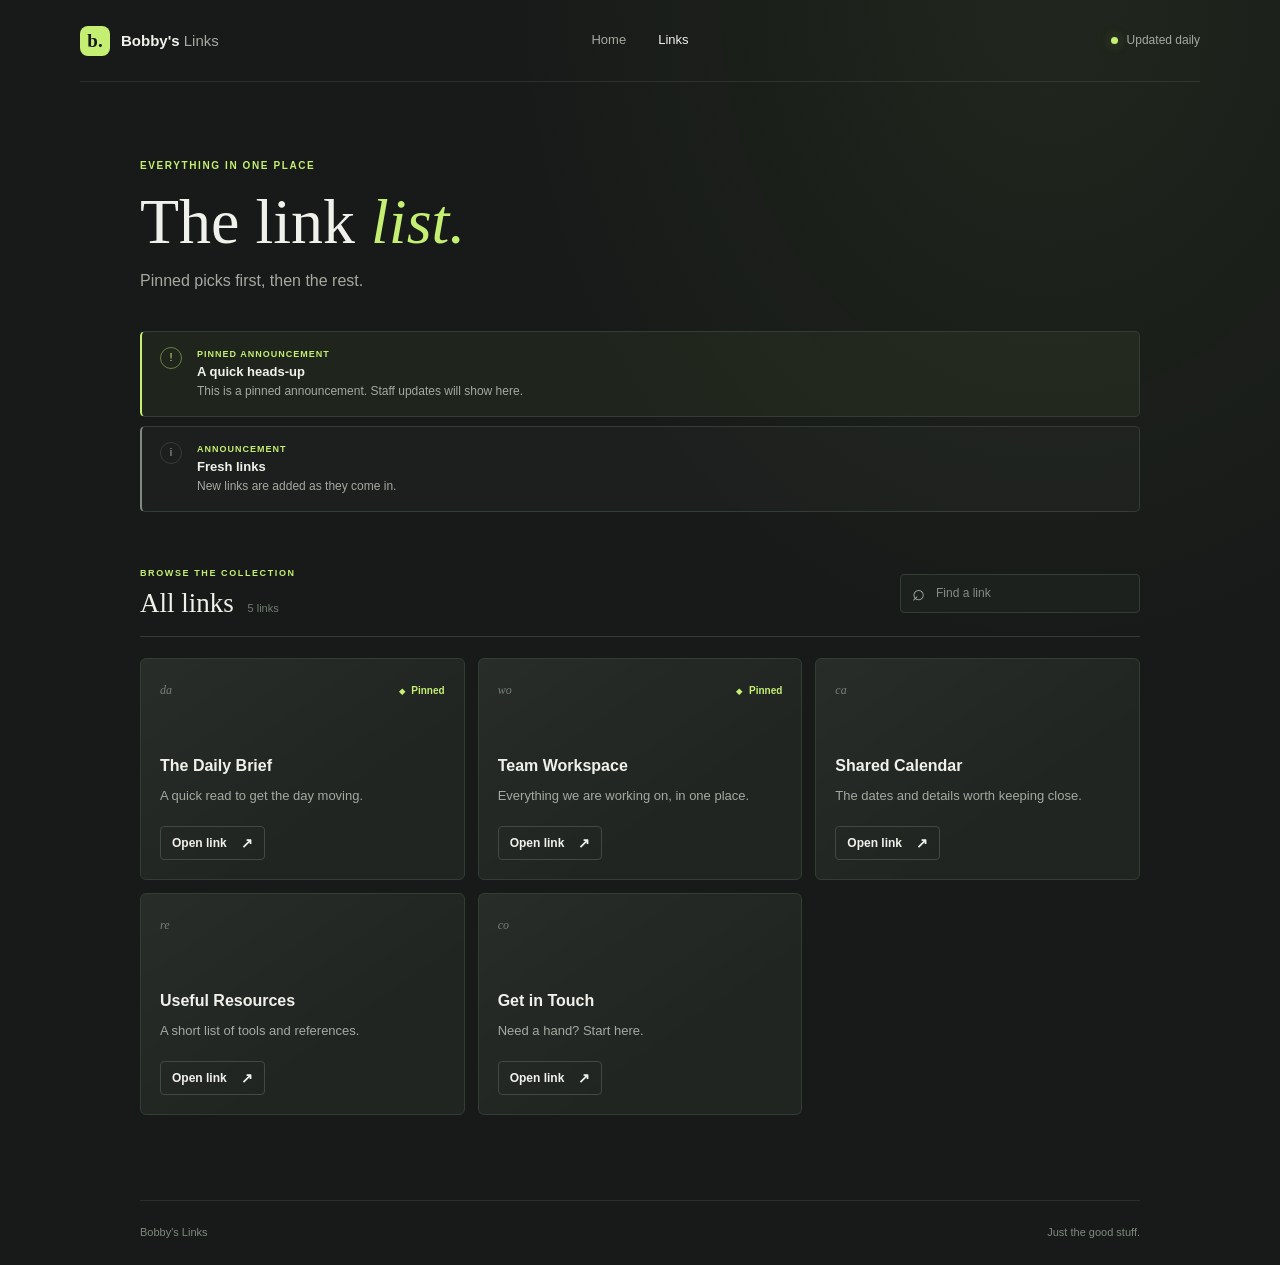
==== links.html @ e1e7b832 "1" ====
<!doctype html>
<html lang="en">
<head>
  <meta charset="utf-8">
  <meta name="viewport" content="width=device-width, initial-scale=1">
  <meta name="theme-color" content="#171a18">
  <meta name="description" content="Browse every useful link in Bobby's collection.">
  <title>All Links | Bobby's Links</title>
  <link rel="stylesheet" href="/style.css">
  <script src="/script.js" defer></script>
</head>
<body data-page="links">
  <header class="site-header">
    <a class="wordmark" href="/" aria-label="Bobby's Links home"><span class="wordmark-mark" aria-hidden="true">b.</span><span>Bobby's <span class="wordmark-light">Links</span></span></a>
    <nav class="site-nav" aria-label="Main navigation">
      <a class="nav-link" href="/">Home</a>
      <a class="nav-link is-active" href="/links" aria-current="page">Links</a>
    </nav>
    <span class="header-note"><span class="status-dot" aria-hidden="true"></span>Updated daily</span>
  </header>

  <main class="page-shell">
    <section class="intro intro-compact" aria-labelledby="page-title">
      <p class="eyebrow">Everything in one place</p>
      <h1 id="page-title">The link <span>list.</span></h1>
      <p class="intro-copy">Pinned picks first, then the rest.</p>
    </section>

    <section id="announcements" class="announcements" aria-label="Announcements" hidden></section>

    <section class="content-section" aria-labelledby="all-links-title">
      <div class="section-heading list-heading">
        <div>
          <p class="eyebrow">Browse the collection</p>
          <h2 id="all-links-title">All links <span id="link-count" class="count-label"></span></h2>
        </div>
        <label class="search-field">
          <span class="visually-hidden">Search links</span>
          <span class="search-icon" aria-hidden="true">⌕</span>
          <input id="link-search" type="search" placeholder="Find a link" autocomplete="off">
        </label>
      </div>
      <div id="all-links" class="link-grid" aria-live="polite"></div>
    </section>
    <footer class="site-footer"><span>Bobby's Links</span><span>Just the good stuff.</span></footer>
  </main>
</body>
</html>
---- style.css ----
:root {
  color-scheme: dark;
  --page: #171a18;
  --surface: #202522;
  --surface-raised: #252b27;
  --line: #343c36;
  --text: #f0f1eb;
  --muted: #a4aaa2;
  --accent: #c4ef72;
  --accent-ink: #171a18;
  --warning: #f0bf72;
  --display: Georgia, 'Times New Roman', serif;
  --body: 'Trebuchet MS', 'Segoe UI', sans-serif;
}

* { box-sizing: border-box; }

html { min-width: 320px; background: var(--page); scroll-behavior: smooth; }

body {
  min-height: 100vh;
  margin: 0;
  color: var(--text);
  background:
    radial-gradient(ellipse at 82% 0%, rgba(196, 239, 114, .055), transparent 34rem),
    var(--page);
  font-family: var(--body);
  font-size: 15px;
  line-height: 1.6;
  -webkit-font-smoothing: antialiased;
}

a { color: inherit; }
button, input { font: inherit; }
button, a { -webkit-tap-highlight-color: transparent; }

.site-header {
  width: min(1120px, calc(100% - 64px));
  min-height: 82px;
  margin: 0 auto;
  display: grid;
  grid-template-columns: 1fr auto 1fr;
  align-items: center;
  border-bottom: 1px solid rgba(240, 241, 235, .09);
}

.wordmark {
  display: inline-flex;
  align-items: center;
  gap: 11px;
  width: fit-content;
  color: var(--text);
  text-decoration: none;
  font-size: 15px;
  font-weight: 700;
  letter-spacing: 0;
}

.wordmark-mark {
  width: 30px;
  height: 30px;
  display: inline-grid;
  place-items: center;
  border-radius: 8px;
  color: var(--accent-ink);
  background: var(--accent);
  font-family: var(--display);
  font-size: 19px;
  font-weight: 700;
  line-height: 1;
}

.wordmark-light { color: var(--muted); font-weight: 400; }
.site-nav { display: flex; align-items: center; gap: 6px; }
.nav-link {
  padding: 8px 13px;
  border-radius: 4px;
  color: var(--muted);
  text-decoration: none;
  font-size: 13px;
  transition: color .18s ease, background .18s ease;
}
.nav-link:hover, .nav-link:focus-visible { color: var(--text); background: rgba(255, 255, 255, .055); }
.nav-link.is-active { color: var(--text); }
.header-note {
  justify-self: end;
  display: inline-flex;
  align-items: center;
  gap: 9px;
  color: var(--muted);
  font-size: 12px;
}
.status-dot { width: 7px; height: 7px; border-radius: 50%; background: var(--accent); box-shadow: 0 0 12px rgba(196, 239, 114, .35); }

.page-shell { width: min(1000px, calc(100% - 64px)); margin: 0 auto; }
.intro { padding: 89px 0 67px; animation: arrive .55s both; }
.intro-compact { padding-top: 77px; padding-bottom: 57px; }
.eyebrow {
  margin: 0 0 15px;
  color: var(--accent);
  font-size: 10px;
  font-weight: 700;
  letter-spacing: 1.6px;
  line-height: 1.4;
  text-transform: uppercase;
}
h1, h2, h3, p { margin-top: 0; }
h1 {
  margin-bottom: 13px;
  font-family: var(--display);
  font-size: 64px;
  font-weight: 400;
  letter-spacing: 0;
  line-height: 1.05;
}
h1 span { color: var(--accent); font-style: italic; }
.intro-copy { margin: 0; color: var(--muted); font-size: 16px; }

.content-section { padding-bottom: 85px; }
.section-heading {
  min-height: 80px;
  margin-bottom: 21px;
  display: flex;
  align-items: end;
  justify-content: space-between;
  gap: 24px;
  border-bottom: 1px solid var(--line);
}
.section-heading .eyebrow { margin-bottom: 8px; font-size: 9px; }
h2 { margin-bottom: 14px; font-family: var(--display); font-size: 27px; font-weight: 400; line-height: 1.2; }
.text-link { margin: 0 0 17px; color: var(--muted); text-decoration: none; font-size: 13px; transition: color .18s ease; }
.text-link span { padding-left: 5px; color: var(--accent); }
.text-link:hover { color: var(--text); }

.link-grid { display: grid; grid-template-columns: repeat(3, minmax(0, 1fr)); gap: 13px; }
.link-card {
  min-height: 222px;
  padding: 19px;
  display: flex;
  flex-direction: column;
  align-items: flex-start;
  border: 1px solid var(--line);
  border-radius: 6px;
  background: linear-gradient(145deg, rgba(255, 255, 255, .035), transparent 65%), var(--surface);
  animation: arrive .42s both;
  transition: transform .18s ease, border-color .18s ease, background-color .18s ease;
}
.link-card:hover { transform: translateY(-3px); border-color: #59664d; background-color: var(--surface-raised); }
.card-topline { width: 100%; min-height: 25px; display: flex; align-items: center; justify-content: space-between; }
.card-index { color: #788078; font-family: var(--display); font-size: 12px; font-style: italic; }
.pin-label { color: var(--accent); font-size: 10px; font-weight: 700; }
.pin-label span { margin-right: 4px; font-size: 8px; }
.card-copy { margin: auto 0 20px; padding-top: 22px; }
.card-copy h3 { margin-bottom: 7px; font-size: 16px; font-weight: 600; }
.card-copy p { margin: 0; color: var(--muted); font-size: 13px; line-height: 1.55; }
.button {
  min-height: 38px;
  padding: 0 13px;
  display: inline-flex;
  align-items: center;
  justify-content: center;
  gap: 14px;
  border: 1px solid transparent;
  border-radius: 4px;
  text-decoration: none;
  font-size: 12px;
  font-weight: 700;
  transition: background .18s ease, border-color .18s ease, color .18s ease, transform .18s ease;
  cursor: pointer;
}
.button span { font-size: 14px; }
.button-card { min-height: 34px; padding: 0 11px; border-color: #414941; color: var(--text); }
.button-card:hover { border-color: var(--accent); color: var(--accent); }
.button-primary { color: var(--accent-ink); background: var(--accent); }
.button-primary:hover { transform: translateY(-1px); background: #d3f794; }
.button-quiet { border-color: var(--line); color: var(--muted); background: transparent; }
.button-quiet:hover { border-color: #687168; color: var(--text); }
.empty-state { grid-column: 1 / -1; margin: 0; padding: 30px 0; color: var(--muted); }

.announcements { display: grid; gap: 9px; margin: -20px 0 45px; }
.announcements[hidden] { display: none; }
.announcement {
  padding: 15px 18px;
  display: grid;
  grid-template-columns: 25px 1fr;
  gap: 12px;
  border: 1px solid var(--line);
  border-left: 2px solid #7f8980;
  border-radius: 5px;
  background: rgba(255, 255, 255, .025);
}
.announcement-pinned { border-left-color: var(--accent); background: rgba(196, 239, 114, .045); }
.announcement-mark { width: 22px; height: 22px; display: grid; place-items: center; border: 1px solid var(--line); border-radius: 50%; color: var(--muted); font-size: 11px; }
.announcement-pinned .announcement-mark { border-color: rgba(196, 239, 114, .45); color: var(--accent); }
.announcement-copy .announcement-label { margin-bottom: 3px; color: var(--accent); font-size: 9px; font-weight: 700; letter-spacing: 1px; text-transform: uppercase; }
.announcement-copy h2 { margin-bottom: 2px; font-family: var(--body); font-size: 13px; font-weight: 700; }
.announcement-copy p:last-child { margin-bottom: 0; color: var(--muted); font-size: 12px; }

.list-heading { align-items: center; padding-top: 7px; }
.list-heading h2 { margin-bottom: 14px; }
.count-label { margin-left: 7px; color: #737c73; font-family: var(--body); font-size: 11px; }
.search-field { width: min(240px, 43%); height: 39px; margin-bottom: 14px; padding: 0 11px; display: flex; align-items: center; gap: 9px; border: 1px solid var(--line); border-radius: 4px; background: #1c211e; }
.search-field:focus-within { border-color: #768467; }
.search-icon { color: var(--muted); font-size: 22px; line-height: 1; }
.search-field input { width: 100%; min-width: 0; border: 0; outline: 0; color: var(--text); background: transparent; font-size: 12px; }
.search-field input::placeholder { color: #858d85; }

.site-footer { min-height: 65px; display: flex; justify-content: space-between; align-items: center; gap: 15px; border-top: 1px solid rgba(240, 241, 235, .09); color: #818981; font-size: 11px; }
.config-shell { max-width: 760px; }
.config-form { padding: 27px; border: 1px solid var(--line); border-radius: 6px; background: linear-gradient(145deg, rgba(255, 255, 255, .025), transparent 60%), var(--surface); }
.form-field { margin-bottom: 22px; }
.form-field label { margin-bottom: 8px; display: flex; align-items: center; gap: 9px; font-size: 13px; font-weight: 700; }
.optional-label { color: var(--muted); font-size: 10px; font-weight: 400; }
.form-field input { width: 100%; height: 43px; padding: 0 12px; border: 1px solid #424a43; border-radius: 4px; outline: 0; color: var(--text); background: #171b18; font-size: 13px; }
.form-field input:focus { border-color: var(--accent); box-shadow: 0 0 0 2px rgba(196, 239, 114, .12); }
.form-field input::placeholder { color: #6f786f; }
.field-hint { margin: 7px 0 0; color: var(--muted); font-size: 11px; }
.field-hint code { color: #d3d9cf; font-size: 11px; }
.form-actions { display: flex; align-items: center; gap: 9px; padding-top: 2px; }
.form-status { min-height: 24px; margin: 16px 0 0; color: var(--muted); font-size: 12px; }
.form-status.is-saved { color: var(--accent); }
.config-note { margin: 17px 0 70px; padding: 16px 0; display: grid; grid-template-columns: 23px 1fr; gap: 12px; border-top: 1px solid var(--line); color: var(--muted); }
.config-note p { max-width: 580px; margin: 0; font-size: 12px; }
.note-mark { width: 19px; height: 19px; display: grid; place-items: center; border: 1px solid #596158; border-radius: 50%; color: var(--accent); font-family: var(--display); font-size: 12px; font-style: italic; }
.visually-hidden { position: absolute; width: 1px; height: 1px; padding: 0; overflow: hidden; clip: rect(0, 0, 0, 0); white-space: nowrap; border: 0; }

.offline-page { min-height: 100vh; padding: 32px max(32px, calc((100vw - 1000px) / 2)); display: flex; flex-direction: column; background: radial-gradient(ellipse at 80% 10%, rgba(196, 239, 114, .06), transparent 34rem), var(--page); }
.offline-brand { display: flex; align-items: center; gap: 11px; font-size: 14px; font-weight: 700; }
.offline-content { width: min(560px, 100%); margin: auto 0; padding: 80px 0; }
.offline-content > p:not(.eyebrow) { max-width: 420px; margin: 0 0 25px; color: var(--muted); }
.offline-foot { margin: 0; color: #818981; font-size: 11px; }

@keyframes arrive { from { opacity: 0; transform: translateY(8px); } to { opacity: 1; transform: translateY(0); } }

@media (max-width: 760px) {
  .site-header { width: calc(100% - 40px); min-height: 72px; }
  .page-shell { width: calc(100% - 40px); }
  .intro { padding-top: 69px; padding-bottom: 53px; }
  .intro-compact { padding-top: 59px; padding-bottom: 48px; }
  .link-grid { grid-template-columns: repeat(2, minmax(0, 1fr)); }
  .header-note { font-size: 0; gap: 0; }
  .status-dot { width: 8px; height: 8px; }
  .offline-page { padding: 24px 20px; }
}

@media (max-width: 500px) {
  .site-header { width: calc(100% - 32px); grid-template-columns: 1fr auto; min-height: 68px; }
  .wordmark { gap: 8px; font-size: 13px; }
  .wordmark-mark { width: 27px; height: 27px; font-size: 17px; }
  .site-nav { justify-self: end; gap: 0; }
  .nav-link { padding: 8px 9px; font-size: 12px; }
  .header-note { display: none; }
  .page-shell { width: calc(100% - 32px); }
  .intro { padding-top: 60px; padding-bottom: 43px; }
  .intro-compact { padding-top: 49px; padding-bottom: 41px; }
  h1 { font-size: 43px; }
  .intro-copy { font-size: 14px; }
  .section-heading { align-items: end; gap: 10px; }
  .section-heading h2 { font-size: 24px; }
  .text-link { flex: 0 0 auto; font-size: 11px; }
  .link-grid { grid-template-columns: 1fr; gap: 10px; }
  .link-card { min-height: 188px; padding: 17px; }
  .card-copy { padding-top: 16px; }
  .content-section { padding-bottom: 60px; }
  .announcements { margin-bottom: 37px; }
  .announcement { padding: 13px; }
  .list-heading { align-items: flex-start; flex-direction: column; gap: 0; padding: 12px 0 14px; }
  .search-field { width: 100%; margin: 0 0 13px; }
  .list-heading h2 { margin-bottom: 10px; }
  .config-form { padding: 19px; }
  .site-footer { align-items: flex-start; flex-direction: column; justify-content: center; gap: 2px; padding: 15px 0; }
}

@media (prefers-reduced-motion: reduce) {
  *, *::before, *::after { scroll-behavior: auto !important; animation-duration: .01ms !important; animation-iteration-count: 1 !important; transition-duration: .01ms !important; }
}
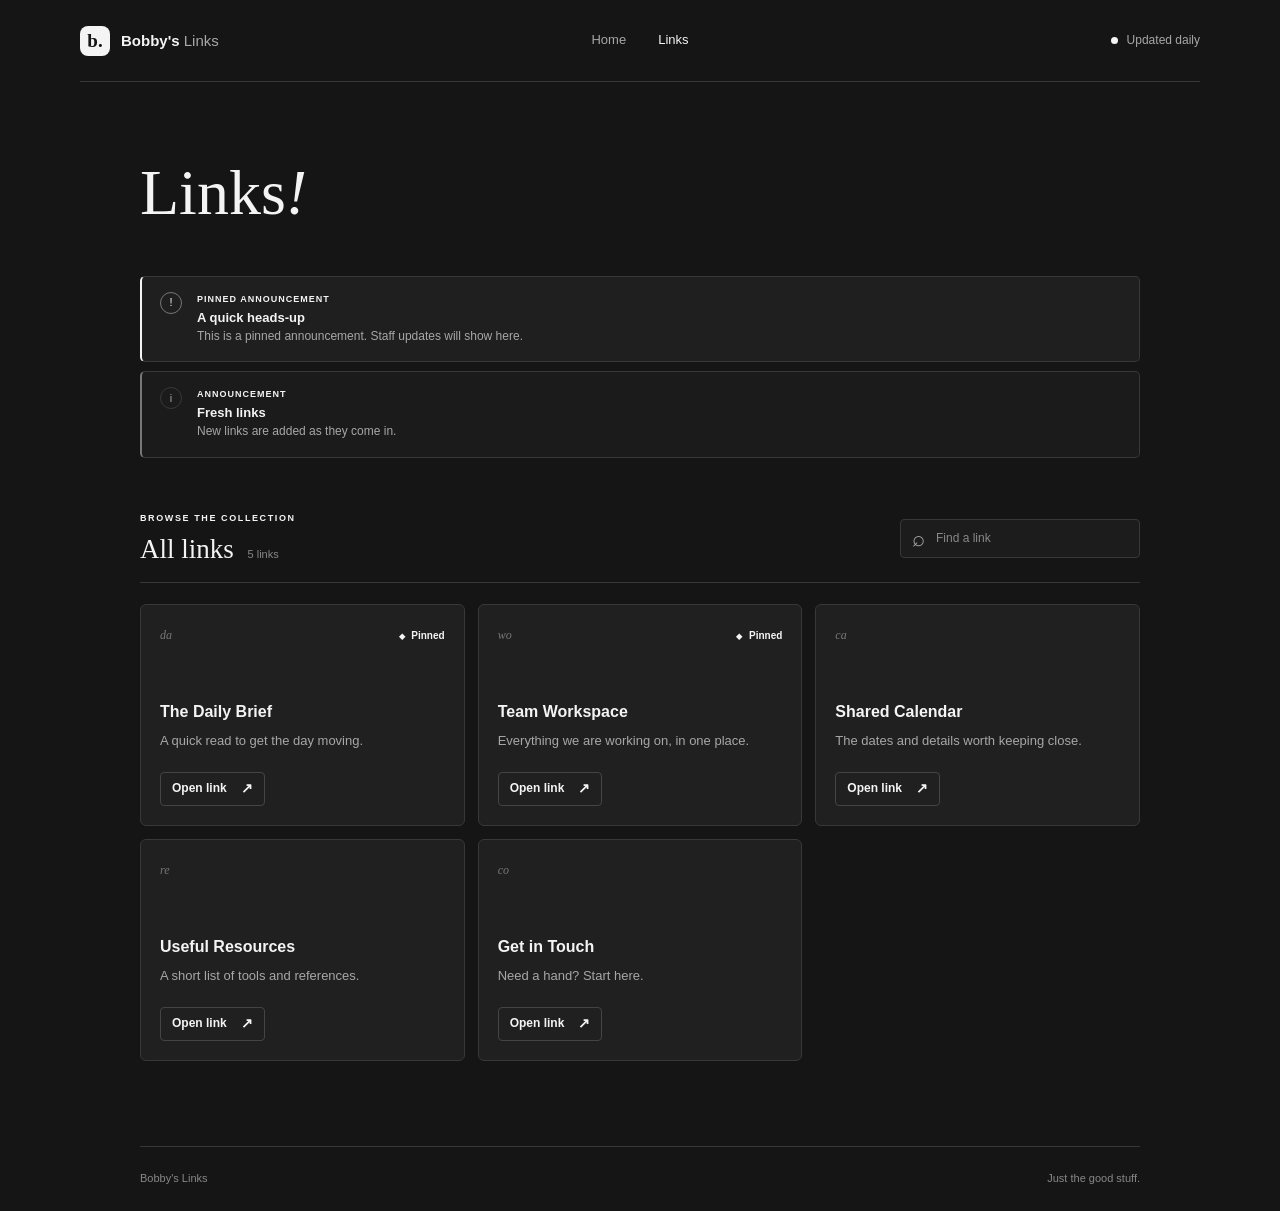
==== commit 704551dc: "2" ====
--- a/links.html
+++ b/links.html
@@ -21,9 +21,7 @@
 
   <main class="page-shell">
     <section class="intro intro-compact" aria-labelledby="page-title">
-      <p class="eyebrow">Everything in one place</p>
-      <h1 id="page-title">The link <span>list.</span></h1>
-      <p class="intro-copy">Pinned picks first, then the rest.</p>
+      <h1 id="page-title">Links<span>!</span></h1>
     </section>
 
     <section id="announcements" class="announcements" aria-label="Announcements" hidden></section>
--- a/style.css
+++ b/style.css
@@ -1,14 +1,14 @@
 :root {
   color-scheme: dark;
-  --page: #171a18;
-  --surface: #202522;
-  --surface-raised: #252b27;
-  --line: #343c36;
-  --text: #f0f1eb;
-  --muted: #a4aaa2;
-  --accent: #c4ef72;
-  --accent-ink: #171a18;
-  --warning: #f0bf72;
+  --page: #151515;
+  --surface: #202020;
+  --surface-raised: #292929;
+  --line: #383838;
+  --text: #f4f4f4;
+  --muted: #a7a7a7;
+  --accent: #f4f4f4;
+  --accent-ink: #151515;
+  --warning: #f4f4f4;
   --display: Georgia, 'Times New Roman', serif;
   --body: 'Trebuchet MS', 'Segoe UI', sans-serif;
 }
@@ -21,9 +21,7 @@
   min-height: 100vh;
   margin: 0;
   color: var(--text);
-  background:
-    radial-gradient(ellipse at 82% 0%, rgba(196, 239, 114, .055), transparent 34rem),
-    var(--page);
+  background: var(--page);
   font-family: var(--body);
   font-size: 15px;
   line-height: 1.6;
@@ -41,7 +39,7 @@
   display: grid;
   grid-template-columns: 1fr auto 1fr;
   align-items: center;
-  border-bottom: 1px solid rgba(240, 241, 235, .09);
+  border-bottom: 1px solid var(--line);
 }
 
 .wordmark {
@@ -90,7 +88,7 @@
   color: var(--muted);
   font-size: 12px;
 }
-.status-dot { width: 7px; height: 7px; border-radius: 50%; background: var(--accent); box-shadow: 0 0 12px rgba(196, 239, 114, .35); }
+.status-dot { width: 7px; height: 7px; border-radius: 50%; background: var(--accent); }
 
 .page-shell { width: min(1000px, calc(100% - 64px)); margin: 0 auto; }
 .intro { padding: 89px 0 67px; animation: arrive .55s both; }
@@ -141,13 +139,13 @@
   align-items: flex-start;
   border: 1px solid var(--line);
   border-radius: 6px;
-  background: linear-gradient(145deg, rgba(255, 255, 255, .035), transparent 65%), var(--surface);
+  background: var(--surface);
   animation: arrive .42s both;
   transition: transform .18s ease, border-color .18s ease, background-color .18s ease;
 }
-.link-card:hover { transform: translateY(-3px); border-color: #59664d; background-color: var(--surface-raised); }
+.link-card:hover { transform: translateY(-2px); border-color: #666; background-color: var(--surface-raised); }
 .card-topline { width: 100%; min-height: 25px; display: flex; align-items: center; justify-content: space-between; }
-.card-index { color: #788078; font-family: var(--display); font-size: 12px; font-style: italic; }
+.card-index { color: #777; font-family: var(--display); font-size: 12px; font-style: italic; }
 .pin-label { color: var(--accent); font-size: 10px; font-weight: 700; }
 .pin-label span { margin-right: 4px; font-size: 8px; }
 .card-copy { margin: auto 0 20px; padding-top: 22px; }
@@ -169,12 +167,12 @@
   cursor: pointer;
 }
 .button span { font-size: 14px; }
-.button-card { min-height: 34px; padding: 0 11px; border-color: #414941; color: var(--text); }
-.button-card:hover { border-color: var(--accent); color: var(--accent); }
+.button-card { min-height: 34px; padding: 0 11px; border-color: #444; color: var(--text); }
+.button-card:hover { border-color: #aaa; color: var(--text); }
 .button-primary { color: var(--accent-ink); background: var(--accent); }
-.button-primary:hover { transform: translateY(-1px); background: #d3f794; }
+.button-primary:hover { transform: translateY(-1px); background: #ddd; }
 .button-quiet { border-color: var(--line); color: var(--muted); background: transparent; }
-.button-quiet:hover { border-color: #687168; color: var(--text); }
+.button-quiet:hover { border-color: #666; color: var(--text); }
 .empty-state { grid-column: 1 / -1; margin: 0; padding: 30px 0; color: var(--muted); }
 
 .announcements { display: grid; gap: 9px; margin: -20px 0 45px; }
@@ -185,50 +183,50 @@
   grid-template-columns: 25px 1fr;
   gap: 12px;
   border: 1px solid var(--line);
-  border-left: 2px solid #7f8980;
+  border-left: 2px solid #777;
   border-radius: 5px;
   background: rgba(255, 255, 255, .025);
 }
-.announcement-pinned { border-left-color: var(--accent); background: rgba(196, 239, 114, .045); }
+.announcement-pinned { border-left-color: var(--accent); background: rgba(255, 255, 255, .045); }
 .announcement-mark { width: 22px; height: 22px; display: grid; place-items: center; border: 1px solid var(--line); border-radius: 50%; color: var(--muted); font-size: 11px; }
-.announcement-pinned .announcement-mark { border-color: rgba(196, 239, 114, .45); color: var(--accent); }
+.announcement-pinned .announcement-mark { border-color: #777; color: var(--accent); }
 .announcement-copy .announcement-label { margin-bottom: 3px; color: var(--accent); font-size: 9px; font-weight: 700; letter-spacing: 1px; text-transform: uppercase; }
 .announcement-copy h2 { margin-bottom: 2px; font-family: var(--body); font-size: 13px; font-weight: 700; }
 .announcement-copy p:last-child { margin-bottom: 0; color: var(--muted); font-size: 12px; }
 
 .list-heading { align-items: center; padding-top: 7px; }
 .list-heading h2 { margin-bottom: 14px; }
-.count-label { margin-left: 7px; color: #737c73; font-family: var(--body); font-size: 11px; }
-.search-field { width: min(240px, 43%); height: 39px; margin-bottom: 14px; padding: 0 11px; display: flex; align-items: center; gap: 9px; border: 1px solid var(--line); border-radius: 4px; background: #1c211e; }
-.search-field:focus-within { border-color: #768467; }
+.count-label { margin-left: 7px; color: #888; font-family: var(--body); font-size: 11px; }
+.search-field { width: min(240px, 43%); height: 39px; margin-bottom: 14px; padding: 0 11px; display: flex; align-items: center; gap: 9px; border: 1px solid var(--line); border-radius: 4px; background: #1c1c1c; }
+.search-field:focus-within { border-color: #888; }
 .search-icon { color: var(--muted); font-size: 22px; line-height: 1; }
 .search-field input { width: 100%; min-width: 0; border: 0; outline: 0; color: var(--text); background: transparent; font-size: 12px; }
-.search-field input::placeholder { color: #858d85; }
-
-.site-footer { min-height: 65px; display: flex; justify-content: space-between; align-items: center; gap: 15px; border-top: 1px solid rgba(240, 241, 235, .09); color: #818981; font-size: 11px; }
+.search-field input::placeholder { color: #888; }
+
+.site-footer { min-height: 65px; display: flex; justify-content: space-between; align-items: center; gap: 15px; border-top: 1px solid var(--line); color: #888; font-size: 11px; }
 .config-shell { max-width: 760px; }
-.config-form { padding: 27px; border: 1px solid var(--line); border-radius: 6px; background: linear-gradient(145deg, rgba(255, 255, 255, .025), transparent 60%), var(--surface); }
+.config-form { padding: 27px; border: 1px solid var(--line); border-radius: 6px; background: var(--surface); }
 .form-field { margin-bottom: 22px; }
 .form-field label { margin-bottom: 8px; display: flex; align-items: center; gap: 9px; font-size: 13px; font-weight: 700; }
 .optional-label { color: var(--muted); font-size: 10px; font-weight: 400; }
-.form-field input { width: 100%; height: 43px; padding: 0 12px; border: 1px solid #424a43; border-radius: 4px; outline: 0; color: var(--text); background: #171b18; font-size: 13px; }
-.form-field input:focus { border-color: var(--accent); box-shadow: 0 0 0 2px rgba(196, 239, 114, .12); }
-.form-field input::placeholder { color: #6f786f; }
+.form-field input { width: 100%; height: 43px; padding: 0 12px; border: 1px solid #454545; border-radius: 4px; outline: 0; color: var(--text); background: #171717; font-size: 13px; }
+.form-field input:focus { border-color: #aaa; box-shadow: 0 0 0 2px rgba(255, 255, 255, .1); }
+.form-field input::placeholder { color: #777; }
 .field-hint { margin: 7px 0 0; color: var(--muted); font-size: 11px; }
-.field-hint code { color: #d3d9cf; font-size: 11px; }
+.field-hint code { color: #ddd; font-size: 11px; }
 .form-actions { display: flex; align-items: center; gap: 9px; padding-top: 2px; }
 .form-status { min-height: 24px; margin: 16px 0 0; color: var(--muted); font-size: 12px; }
 .form-status.is-saved { color: var(--accent); }
 .config-note { margin: 17px 0 70px; padding: 16px 0; display: grid; grid-template-columns: 23px 1fr; gap: 12px; border-top: 1px solid var(--line); color: var(--muted); }
 .config-note p { max-width: 580px; margin: 0; font-size: 12px; }
-.note-mark { width: 19px; height: 19px; display: grid; place-items: center; border: 1px solid #596158; border-radius: 50%; color: var(--accent); font-family: var(--display); font-size: 12px; font-style: italic; }
+.note-mark { width: 19px; height: 19px; display: grid; place-items: center; border: 1px solid #666; border-radius: 50%; color: var(--accent); font-family: var(--display); font-size: 12px; font-style: italic; }
 .visually-hidden { position: absolute; width: 1px; height: 1px; padding: 0; overflow: hidden; clip: rect(0, 0, 0, 0); white-space: nowrap; border: 0; }
 
-.offline-page { min-height: 100vh; padding: 32px max(32px, calc((100vw - 1000px) / 2)); display: flex; flex-direction: column; background: radial-gradient(ellipse at 80% 10%, rgba(196, 239, 114, .06), transparent 34rem), var(--page); }
+.offline-page { min-height: 100vh; padding: 32px max(32px, calc((100vw - 1000px) / 2)); display: flex; flex-direction: column; background: var(--page); }
 .offline-brand { display: flex; align-items: center; gap: 11px; font-size: 14px; font-weight: 700; }
 .offline-content { width: min(560px, 100%); margin: auto 0; padding: 80px 0; }
 .offline-content > p:not(.eyebrow) { max-width: 420px; margin: 0 0 25px; color: var(--muted); }
-.offline-foot { margin: 0; color: #818981; font-size: 11px; }
+.offline-foot { margin: 0; color: #888; font-size: 11px; }
 
 @keyframes arrive { from { opacity: 0; transform: translateY(8px); } to { opacity: 1; transform: translateY(0); } }
 
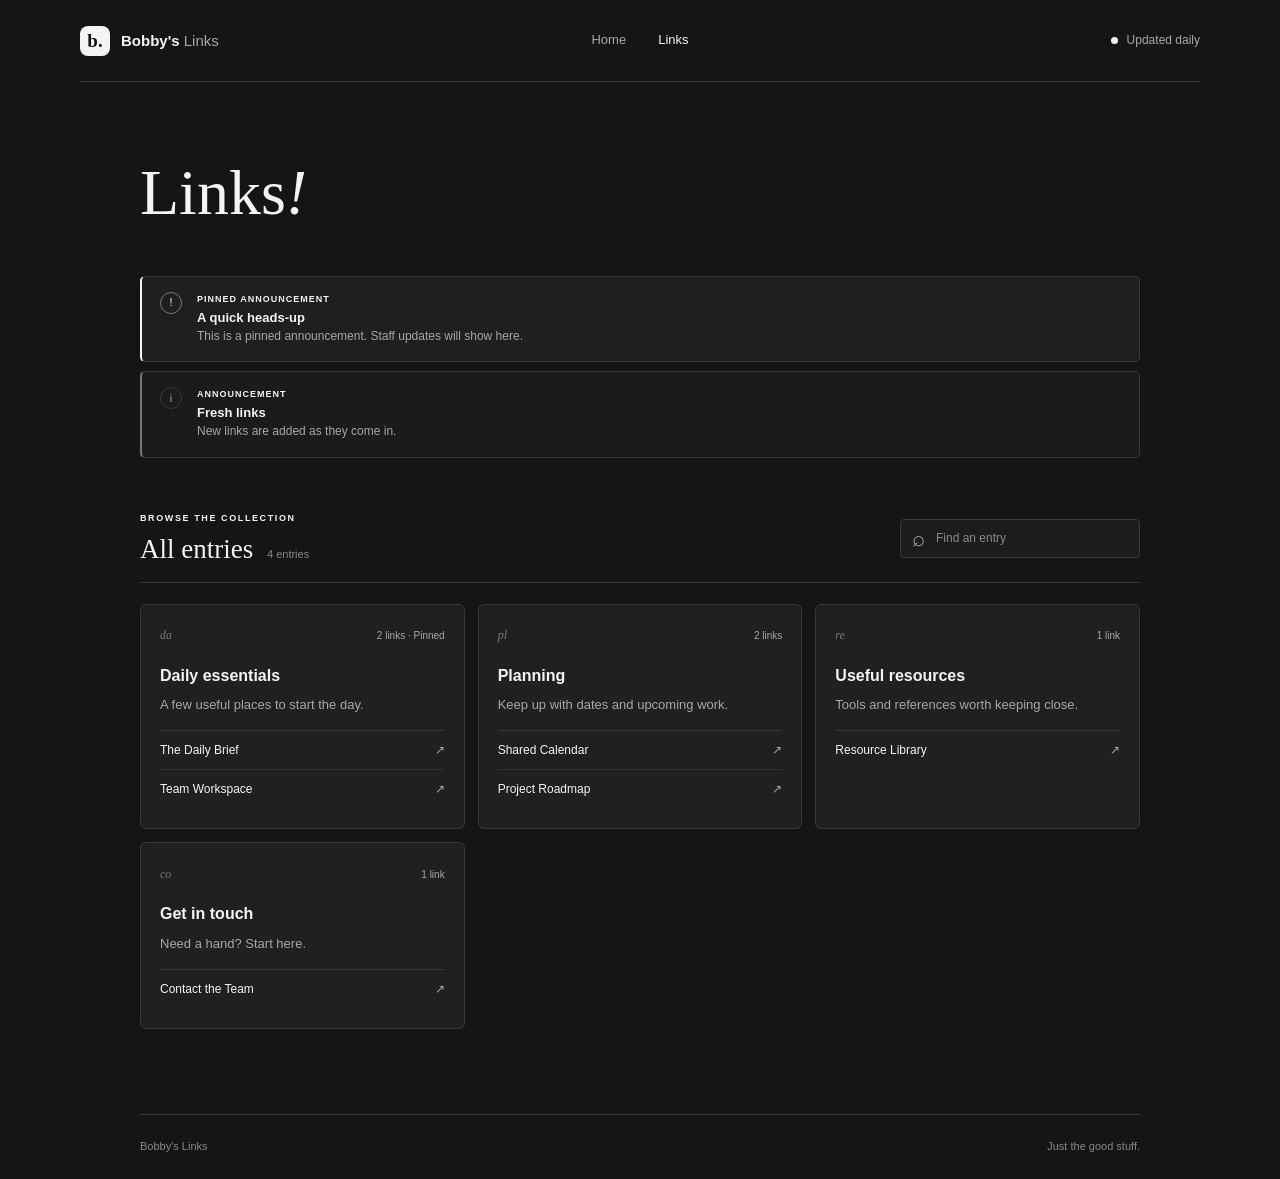
==== commit c9ffc3b0: "3" ====
--- a/links.html
+++ b/links.html
@@ -3,7 +3,7 @@
 <head>
   <meta charset="utf-8">
   <meta name="viewport" content="width=device-width, initial-scale=1">
-  <meta name="theme-color" content="#171a18">
+  <meta name="theme-color" content="#151515">
   <meta name="description" content="Browse every useful link in Bobby's collection.">
   <title>All Links | Bobby's Links</title>
   <link rel="stylesheet" href="/style.css">
@@ -30,12 +30,12 @@
       <div class="section-heading list-heading">
         <div>
           <p class="eyebrow">Browse the collection</p>
-          <h2 id="all-links-title">All links <span id="link-count" class="count-label"></span></h2>
+          <h2 id="all-links-title">All entries <span id="link-count" class="count-label"></span></h2>
         </div>
         <label class="search-field">
-          <span class="visually-hidden">Search links</span>
+          <span class="visually-hidden">Search entries</span>
           <span class="search-icon" aria-hidden="true">⌕</span>
-          <input id="link-search" type="search" placeholder="Find a link" autocomplete="off">
+          <input id="link-search" type="search" placeholder="Find an entry" autocomplete="off">
         </label>
       </div>
       <div id="all-links" class="link-grid" aria-live="polite"></div>
--- a/style.css
+++ b/style.css
@@ -132,7 +132,7 @@
 
 .link-grid { display: grid; grid-template-columns: repeat(3, minmax(0, 1fr)); gap: 13px; }
 .link-card {
-  min-height: 222px;
+  min-height: 0;
   padding: 19px;
   display: flex;
   flex-direction: column;
@@ -146,11 +146,17 @@
 .link-card:hover { transform: translateY(-2px); border-color: #666; background-color: var(--surface-raised); }
 .card-topline { width: 100%; min-height: 25px; display: flex; align-items: center; justify-content: space-between; }
 .card-index { color: #777; font-family: var(--display); font-size: 12px; font-style: italic; }
+.card-meta { color: var(--muted); font-size: 10px; }
 .pin-label { color: var(--accent); font-size: 10px; font-weight: 700; }
 .pin-label span { margin-right: 4px; font-size: 8px; }
-.card-copy { margin: auto 0 20px; padding-top: 22px; }
+.card-copy { width: 100%; margin: 0; padding: 14px 0 15px; }
 .card-copy h3 { margin-bottom: 7px; font-size: 16px; font-weight: 600; }
 .card-copy p { margin: 0; color: var(--muted); font-size: 13px; line-height: 1.55; }
+.entry-links { width: 100%; border-top: 1px solid var(--line); }
+.entry-link { min-height: 39px; padding: 9px 0; display: flex; align-items: center; justify-content: space-between; gap: 12px; border-bottom: 1px solid rgba(255, 255, 255, .08); color: var(--text); text-decoration: none; font-size: 12px; overflow-wrap: anywhere; }
+.entry-link:last-child { border-bottom: 0; }
+.entry-link span:last-child { flex: 0 0 auto; color: var(--muted); transition: transform .18s ease, color .18s ease; }
+.entry-link:hover span:last-child { color: var(--text); transform: translate(2px, -2px); }
 .button {
   min-height: 38px;
   padding: 0 13px;
@@ -204,23 +210,77 @@
 .search-field input::placeholder { color: #888; }
 
 .site-footer { min-height: 65px; display: flex; justify-content: space-between; align-items: center; gap: 15px; border-top: 1px solid var(--line); color: #888; font-size: 11px; }
-.config-shell { max-width: 760px; }
-.config-form { padding: 27px; border: 1px solid var(--line); border-radius: 6px; background: var(--surface); }
-.form-field { margin-bottom: 22px; }
-.form-field label { margin-bottom: 8px; display: flex; align-items: center; gap: 9px; font-size: 13px; font-weight: 700; }
-.optional-label { color: var(--muted); font-size: 10px; font-weight: 400; }
-.form-field input { width: 100%; height: 43px; padding: 0 12px; border: 1px solid #454545; border-radius: 4px; outline: 0; color: var(--text); background: #171717; font-size: 13px; }
-.form-field input:focus { border-color: #aaa; box-shadow: 0 0 0 2px rgba(255, 255, 255, .1); }
-.form-field input::placeholder { color: #777; }
-.field-hint { margin: 7px 0 0; color: var(--muted); font-size: 11px; }
-.field-hint code { color: #ddd; font-size: 11px; }
-.form-actions { display: flex; align-items: center; gap: 9px; padding-top: 2px; }
-.form-status { min-height: 24px; margin: 16px 0 0; color: var(--muted); font-size: 12px; }
-.form-status.is-saved { color: var(--accent); }
-.config-note { margin: 17px 0 70px; padding: 16px 0; display: grid; grid-template-columns: 23px 1fr; gap: 12px; border-top: 1px solid var(--line); color: var(--muted); }
-.config-note p { max-width: 580px; margin: 0; font-size: 12px; }
-.note-mark { width: 19px; height: 19px; display: grid; place-items: center; border: 1px solid #666; border-radius: 50%; color: var(--accent); font-family: var(--display); font-size: 12px; font-style: italic; }
 .visually-hidden { position: absolute; width: 1px; height: 1px; padding: 0; overflow: hidden; clip: rect(0, 0, 0, 0); white-space: nowrap; border: 0; }
+
+.staff-body { background: #151515; }
+.staff-layout { min-height: 100vh; display: grid; grid-template-columns: 230px minmax(0, 1fr); }
+.staff-sidebar { padding: 25px 17px 20px; display: flex; flex-direction: column; border-right: 1px solid var(--line); background: #1b1b1b; }
+.staff-sidebar .wordmark { margin: 0 0 49px 7px; }
+.staff-sidebar-label { margin: 0 10px 11px; color: #888; font-size: 10px; font-weight: 700; letter-spacing: 1px; text-transform: uppercase; }
+.staff-nav { display: grid; gap: 3px; }
+.staff-nav-button { width: 100%; padding: 10px 12px; border: 0; border-radius: 4px; color: var(--muted); background: transparent; text-align: left; font-size: 13px; cursor: pointer; }
+.staff-nav-button:hover, .staff-nav-button:focus-visible { color: var(--text); background: #252525; }
+.staff-nav-button.is-active { color: var(--text); background: #2b2b2b; }
+.staff-public-link { margin: auto 10px 13px; color: var(--text); text-decoration: none; font-size: 12px; }
+.staff-public-link span { margin-left: 4px; color: var(--muted); }
+.staff-local-note { margin: 0 10px; color: #888; font-size: 11px; line-height: 1.5; }
+.staff-main { width: min(100%, 1050px); min-width: 0; margin: 0 auto; padding: 0 46px 50px; }
+.staff-topbar { min-height: 71px; display: flex; align-items: center; justify-content: space-between; gap: 15px; border-bottom: 1px solid var(--line); color: var(--muted); font-size: 12px; }
+.staff-status-chip, .staff-status-label { padding: 4px 9px; border: 1px solid #555; border-radius: 20px; color: var(--text); font-size: 11px; }
+.staff-status-chip.is-offline { color: #151515; background: var(--text); }
+.staff-page-heading { padding: 40px 0 25px; }
+.staff-page-heading .eyebrow, .staff-section-heading .eyebrow { margin-bottom: 7px; font-size: 9px; }
+.staff-page-heading h1 { margin: 0; font-family: var(--body); font-size: 34px; font-weight: 600; }
+.staff-page-heading .staff-help { margin-top: 9px; }
+.staff-help { margin: 0; color: var(--muted); font-size: 12px; }
+.staff-section { padding: 23px 0 26px; border-top: 1px solid var(--line); }
+.staff-section-heading { margin-bottom: 13px; display: flex; align-items: center; justify-content: space-between; gap: 15px; }
+.staff-section-heading h2 { margin: 0; font-family: var(--body); font-size: 17px; font-weight: 600; }
+.staff-status-actions { margin-top: 17px; display: flex; flex-wrap: wrap; gap: 8px; }
+.staff-inline-form { margin-top: 22px; }
+.staff-inline-form > label, .staff-form .form-field label { margin-bottom: 7px; display: block; color: var(--text); font-size: 12px; font-weight: 600; }
+.staff-inline-controls { display: flex; align-items: center; gap: 8px; }
+.staff-body input:not([type="checkbox"]), .staff-body textarea { width: 100%; min-width: 0; min-height: 40px; padding: 9px 11px; border: 1px solid #454545; border-radius: 4px; outline: 0; color: var(--text); background: #171717; font-size: 12px; }
+.staff-body textarea { min-height: 90px; resize: vertical; }
+.staff-body input:focus, .staff-body textarea:focus { border-color: #aaa; box-shadow: 0 0 0 2px rgba(255, 255, 255, .08); }
+.staff-body input::placeholder, .staff-body textarea::placeholder { color: #777; }
+.staff-inline-controls input { flex: 1; }
+.staff-summary { margin: 10px 0 25px; display: grid; grid-template-columns: repeat(3, minmax(0, 1fr)); border-top: 1px solid var(--line); border-bottom: 1px solid var(--line); }
+.staff-summary-item { min-height: 83px; padding: 14px 18px; display: flex; flex-direction: column; justify-content: center; gap: 3px; border-right: 1px solid var(--line); }
+.staff-summary-item:first-child { padding-left: 0; }
+.staff-summary-item:last-child { border-right: 0; }
+.staff-summary-item span { color: var(--muted); font-size: 11px; }
+.staff-summary-item strong { font-size: 22px; font-weight: 500; }
+.staff-form { max-width: 760px; }
+.staff-form-grid { display: grid; grid-template-columns: repeat(2, minmax(0, 1fr)); gap: 14px; }
+.staff-form .form-field { min-width: 0; margin: 0; }
+.staff-form-wide { grid-column: 1 / -1; }
+.staff-checkbox { margin: 16px 0; display: inline-flex; align-items: center; gap: 9px; color: var(--muted); font-size: 12px; cursor: pointer; }
+.staff-checkbox input { width: 15px; height: 15px; margin: 0; accent-color: #f4f4f4; }
+.staff-form-actions { display: flex; gap: 8px; }
+.destination-fieldset { min-width: 0; margin: 22px 0 0; padding: 0; border: 0; }
+.destination-fieldset legend { margin-bottom: 11px; color: var(--text); font-size: 13px; font-weight: 600; }
+.destination-fieldset textarea { min-height: 170px; margin-top: 4px; font-family: var(--body); line-height: 1.55; }
+.destination-fieldset .field-hint { margin: 8px 0 0; color: var(--muted); font-size: 11px; }
+.destination-fieldset .field-hint code { color: #ddd; font-size: 11px; }
+.staff-entry-link-list { margin: 10px 0 0; padding: 0; list-style: none; }
+.staff-entry-link-list li { display: grid; grid-template-columns: minmax(0, .7fr) minmax(0, 1.3fr); gap: 12px; padding: 3px 0; color: var(--muted); font-size: 11px; }
+.staff-entry-link-list li span { overflow-wrap: anywhere; }
+.staff-entry-link-list li span:last-child { color: #888; }
+.staff-item-list { border-bottom: 1px solid var(--line); }
+.staff-item { padding: 17px 0; display: grid; grid-template-columns: minmax(0, 1fr) auto; align-items: center; gap: 18px; border-top: 1px solid var(--line); }
+.staff-item-copy { min-width: 0; }
+.staff-item-copy h3 { margin: 0 0 4px; font-size: 14px; font-weight: 600; }
+.staff-item-copy p { margin: 0 0 4px; color: var(--muted); font-size: 12px; overflow-wrap: anywhere; }
+.staff-item-url { color: #888; font-size: 11px; overflow-wrap: anywhere; }
+.staff-item-tags { margin-top: 7px; display: flex; gap: 6px; }
+.staff-tag { padding: 2px 7px; border: 1px solid #555; border-radius: 3px; color: #ddd; font-size: 10px; }
+.staff-item-actions { display: flex; flex-wrap: wrap; justify-content: flex-end; gap: 5px; }
+.staff-action-button { min-height: 32px; padding: 0 9px; border: 1px solid #444; border-radius: 4px; color: var(--muted); background: transparent; font-size: 11px; cursor: pointer; }
+.staff-action-button:hover, .staff-action-button:focus-visible { border-color: #888; color: var(--text); }
+.staff-action-button.is-destructive:hover { border-color: #aaa; color: var(--text); }
+.staff-feedback { min-height: 22px; margin: 0; padding-top: 6px; color: var(--muted); font-size: 11px; }
+.staff-view[hidden] { display: none; }
 
 .offline-page { min-height: 100vh; padding: 32px max(32px, calc((100vw - 1000px) / 2)); display: flex; flex-direction: column; background: var(--page); }
 .offline-brand { display: flex; align-items: center; gap: 11px; font-size: 14px; font-weight: 700; }
@@ -239,6 +299,15 @@
   .header-note { font-size: 0; gap: 0; }
   .status-dot { width: 8px; height: 8px; }
   .offline-page { padding: 24px 20px; }
+  .staff-layout { grid-template-columns: 1fr; }
+  .staff-sidebar { padding: 17px 20px 14px; border-right: 0; border-bottom: 1px solid var(--line); }
+  .staff-sidebar .wordmark { margin: 0 0 14px; }
+  .staff-sidebar-label { margin: 0 0 7px; }
+  .staff-nav { grid-template-columns: repeat(3, minmax(0, 1fr)); }
+  .staff-nav-button { padding: 8px 5px; text-align: center; font-size: 12px; }
+  .staff-public-link { margin: 12px 0 4px; }
+  .staff-local-note { margin: 0; }
+  .staff-main { padding: 0 24px 40px; }
 }
 
 @media (max-width: 500px) {
@@ -258,15 +327,28 @@
   .text-link { flex: 0 0 auto; font-size: 11px; }
   .link-grid { grid-template-columns: 1fr; gap: 10px; }
   .link-card { min-height: 188px; padding: 17px; }
-  .card-copy { padding-top: 16px; }
+  .card-copy { padding: 13px 0; }
   .content-section { padding-bottom: 60px; }
   .announcements { margin-bottom: 37px; }
   .announcement { padding: 13px; }
   .list-heading { align-items: flex-start; flex-direction: column; gap: 0; padding: 12px 0 14px; }
   .search-field { width: 100%; margin: 0 0 13px; }
   .list-heading h2 { margin-bottom: 10px; }
-  .config-form { padding: 19px; }
   .site-footer { align-items: flex-start; flex-direction: column; justify-content: center; gap: 2px; padding: 15px 0; }
+  .staff-sidebar { padding: 14px 16px 12px; }
+  .staff-main { padding: 0 16px 30px; }
+  .staff-topbar { min-height: 60px; }
+  .staff-page-heading { padding-top: 30px; }
+  .staff-page-heading h1 { font-size: 29px; }
+  .staff-section-heading h2 { font-size: 16px; }
+  .staff-inline-controls { align-items: stretch; flex-direction: column; }
+  .staff-summary-item { min-height: 72px; padding: 10px 8px; }
+  .staff-summary-item:first-child { padding-left: 0; }
+  .staff-summary-item strong { font-size: 19px; }
+  .staff-item { align-items: flex-start; flex-direction: column; gap: 12px; }
+  .staff-item-actions { justify-content: flex-start; }
+  .staff-form-grid { grid-template-columns: 1fr; }
+  .staff-form-wide { grid-column: auto; }
 }
 
 @media (prefers-reduced-motion: reduce) {
